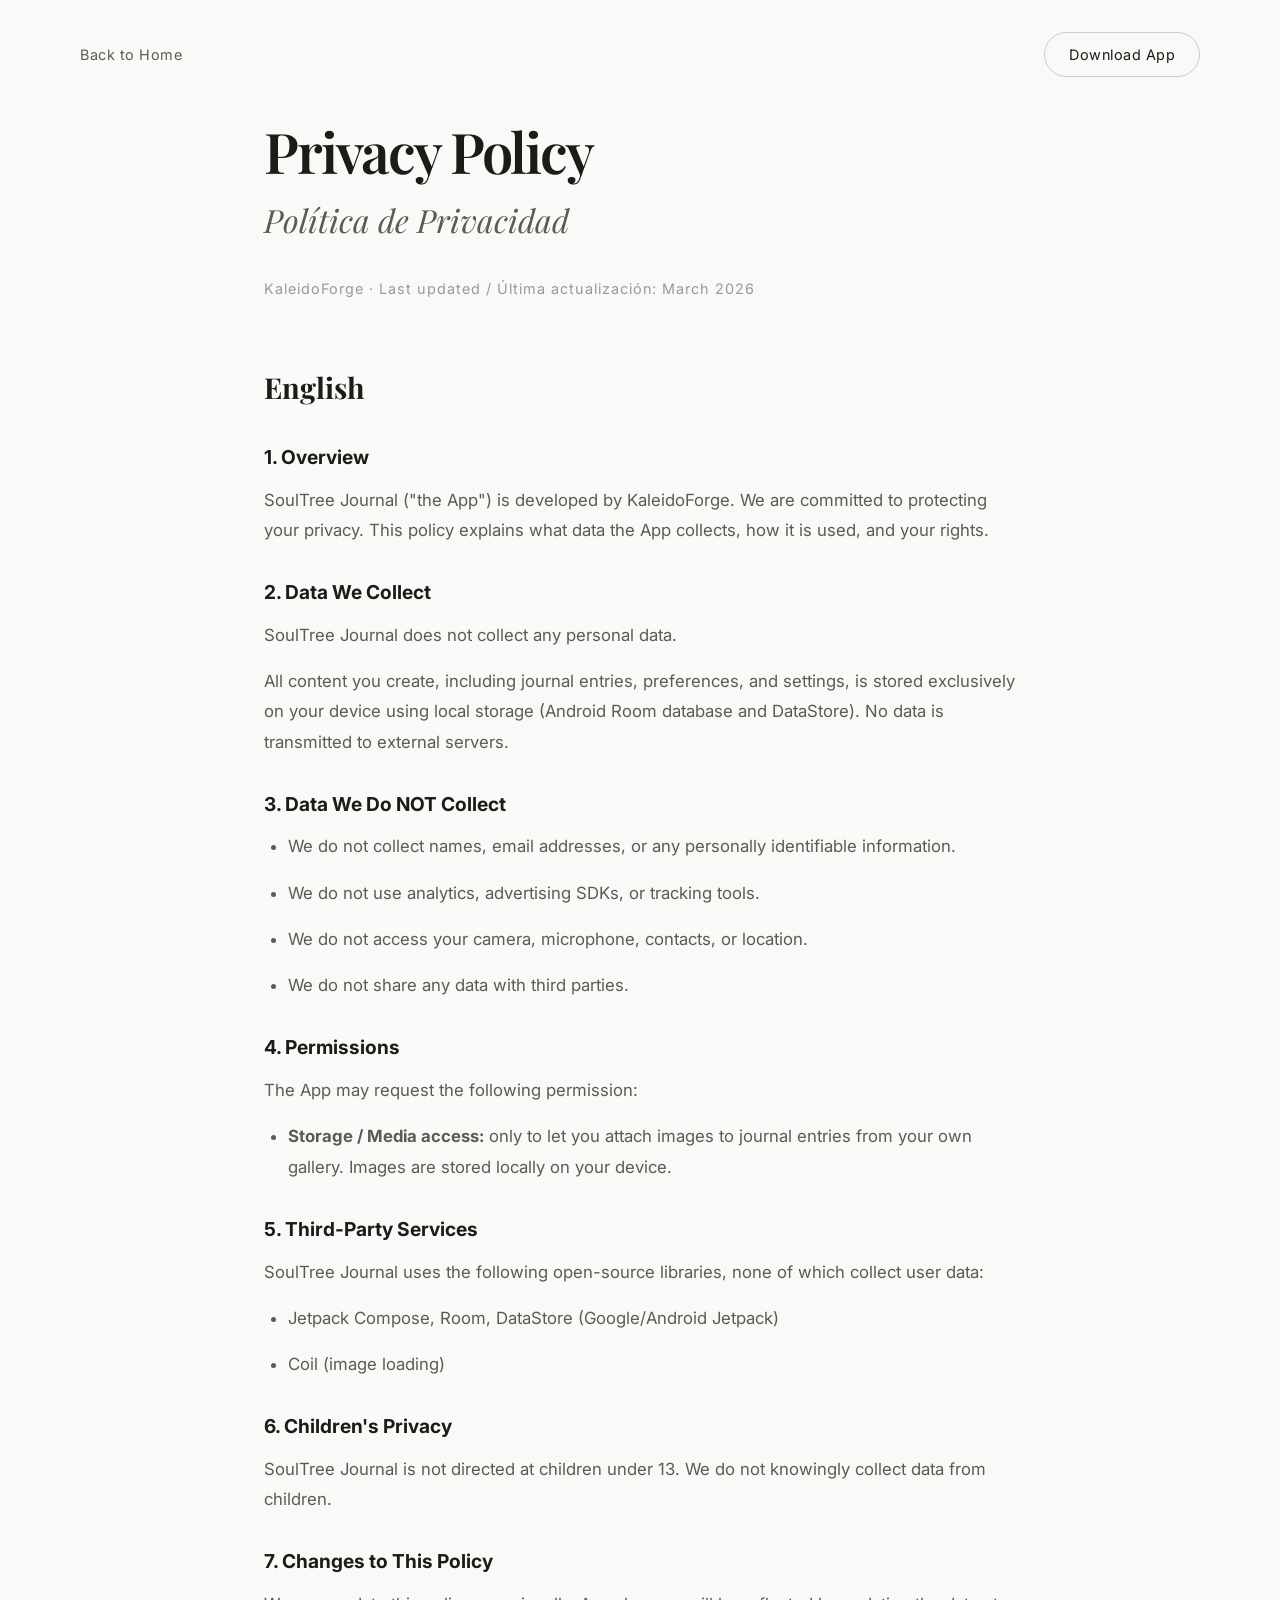
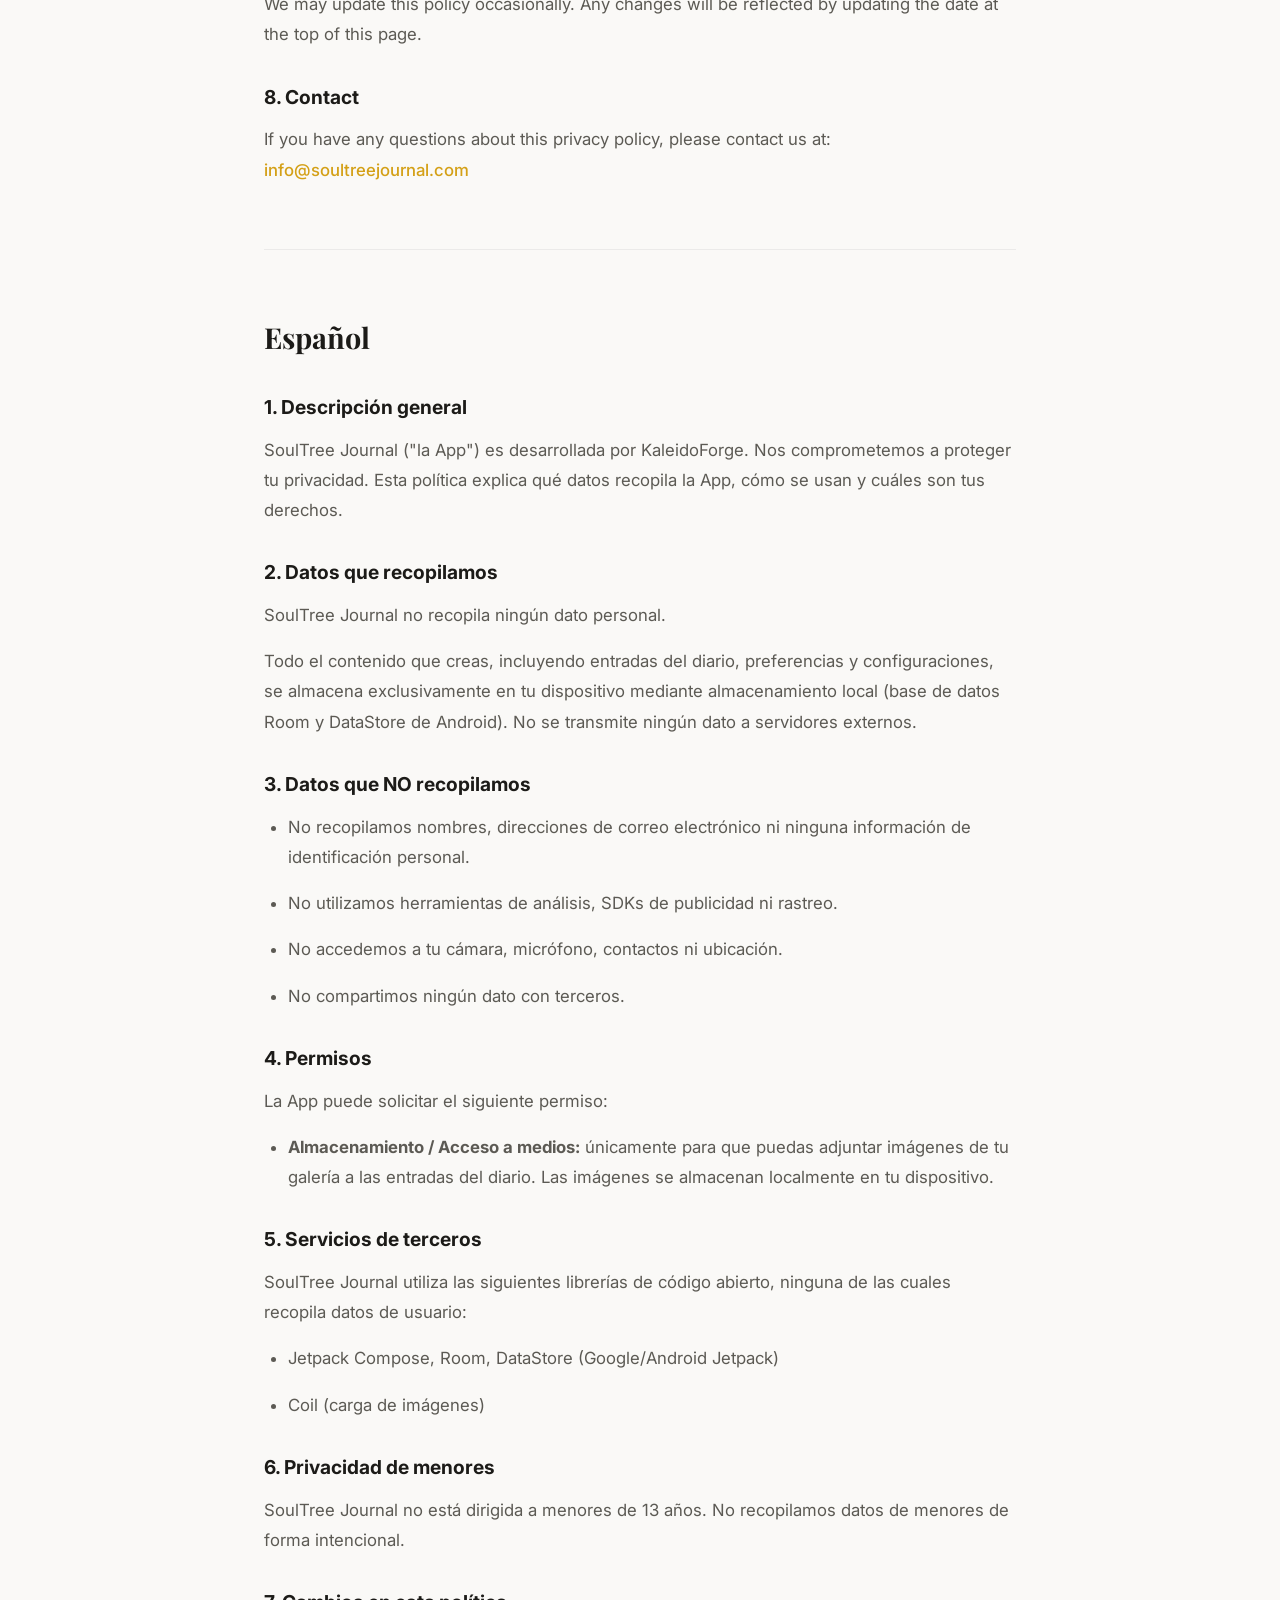
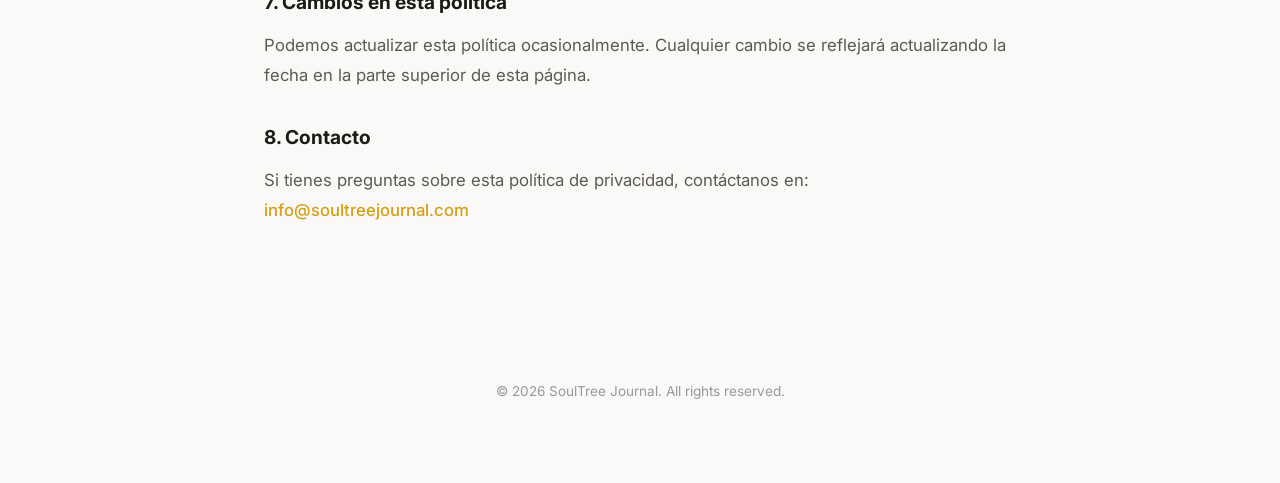
==== privacy.html @ 965c2bb3 "Initial release of SoulTree website" ====
<!DOCTYPE html>
<html lang="en">
<head>
    <meta charset="UTF-8">
    <meta name="viewport" content="width=device-width, initial-scale=1.0">
    <title>Privacy Policy - SoulTree Journal</title>
    <link href="https://fonts.googleapis.com/css2?family=Inter:wght@300;400;500;600&family=Playfair+Display:ital,wght@0,400;0,600;0,700;1,400&display=swap" rel="stylesheet">
    <link rel="stylesheet" href="styles.css">
</head>
<body>

    <nav class="navbar">
        <div class="nav-container">
            <div class="nav-links left">
                <a href="index.html">Back to Home</a>
            </div>
            <div class="nav-links right">
                <a href="index.html#download" class="btn-outline">Download App</a>
            </div>
        </div>
    </nav>

    <div class="container policy-container">
        <h1 class="hero-title policy-title">Privacy Policy</h1>
        <h2 class="policy-subtitle">Política de Privacidad</h2>
        
        <p class="policy-meta">KaleidoForge · Last updated / Última actualización: March 2026</p>

        <div class="policy-section">
            <h3>English</h3>
            
            <h4>1. Overview</h4>
            <p>SoulTree Journal ("the App") is developed by KaleidoForge. We are committed to protecting your privacy. This policy explains what data the App collects, how it is used, and your rights.</p>

            <h4>2. Data We Collect</h4>
            <p>SoulTree Journal does not collect any personal data.</p>
            <p>All content you create, including journal entries, preferences, and settings, is stored exclusively on your device using local storage (Android Room database and DataStore). No data is transmitted to external servers.</p>

            <h4>3. Data We Do NOT Collect</h4>
            <ul>
                <li>We do not collect names, email addresses, or any personally identifiable information.</li>
                <li>We do not use analytics, advertising SDKs, or tracking tools.</li>
                <li>We do not access your camera, microphone, contacts, or location.</li>
                <li>We do not share any data with third parties.</li>
            </ul>

            <h4>4. Permissions</h4>
            <p>The App may request the following permission:</p>
            <ul>
                <li><strong>Storage / Media access:</strong> only to let you attach images to journal entries from your own gallery. Images are stored locally on your device.</li>
            </ul>

            <h4>5. Third-Party Services</h4>
            <p>SoulTree Journal uses the following open-source libraries, none of which collect user data:</p>
            <ul>
                <li>Jetpack Compose, Room, DataStore (Google/Android Jetpack)</li>
                <li>Coil (image loading)</li>
            </ul>

            <h4>6. Children's Privacy</h4>
            <p>SoulTree Journal is not directed at children under 13. We do not knowingly collect data from children.</p>

            <h4>7. Changes to This Policy</h4>
            <p>We may update this policy occasionally. Any changes will be reflected by updating the date at the top of this page.</p>

            <h4>8. Contact</h4>
            <p>If you have any questions about this privacy policy, please contact us at: <a href="mailto:info@soultreejournal.com">info@soultreejournal.com</a></p>
        </div>

        <hr class="policy-divider">

        <div class="policy-section">
            <h3>Español</h3>

            <h4>1. Descripción general</h4>
            <p>SoulTree Journal ("la App") es desarrollada por KaleidoForge. Nos comprometemos a proteger tu privacidad. Esta política explica qué datos recopila la App, cómo se usan y cuáles son tus derechos.</p>

            <h4>2. Datos que recopilamos</h4>
            <p>SoulTree Journal no recopila ningún dato personal.</p>
            <p>Todo el contenido que creas, incluyendo entradas del diario, preferencias y configuraciones, se almacena exclusivamente en tu dispositivo mediante almacenamiento local (base de datos Room y DataStore de Android). No se transmite ningún dato a servidores externos.</p>

            <h4>3. Datos que NO recopilamos</h4>
            <ul>
                <li>No recopilamos nombres, direcciones de correo electrónico ni ninguna información de identificación personal.</li>
                <li>No utilizamos herramientas de análisis, SDKs de publicidad ni rastreo.</li>
                <li>No accedemos a tu cámara, micrófono, contactos ni ubicación.</li>
                <li>No compartimos ningún dato con terceros.</li>
            </ul>

            <h4>4. Permisos</h4>
            <p>La App puede solicitar el siguiente permiso:</p>
            <ul>
                <li><strong>Almacenamiento / Acceso a medios:</strong> únicamente para que puedas adjuntar imágenes de tu galería a las entradas del diario. Las imágenes se almacenan localmente en tu dispositivo.</li>
            </ul>

            <h4>5. Servicios de terceros</h4>
            <p>SoulTree Journal utiliza las siguientes librerías de código abierto, ninguna de las cuales recopila datos de usuario:</p>
            <ul>
                <li>Jetpack Compose, Room, DataStore (Google/Android Jetpack)</li>
                <li>Coil (carga de imágenes)</li>
            </ul>

            <h4>6. Privacidad de menores</h4>
            <p>SoulTree Journal no está dirigida a menores de 13 años. No recopilamos datos de menores de forma intencional.</p>

            <h4>7. Cambios en esta política</h4>
            <p>Podemos actualizar esta política ocasionalmente. Cualquier cambio se reflejará actualizando la fecha en la parte superior de esta página.</p>

            <h4>8. Contacto</h4>
            <p>Si tienes preguntas sobre esta política de privacidad, contáctanos en: <a href="mailto:info@soultreejournal.com">info@soultreejournal.com</a></p>
        </div>
    </div>

    <footer>
        <div class="container footer-content">
            <div class="copyright">&copy; 2026 SoulTree Journal. All rights reserved.</div>
        </div>
    </footer>

</body>
</html>
---- styles.css ----
:root {
    --bg-color: #faf9f7;
    --text-primary: #1c1b18;
    --text-secondary: #5c5a54;
    --accent-gold: #d4a017;
    --accent-gold-light: rgba(212, 160, 23, 0.1);
    
    --font-heading: 'Playfair Display', serif;
    --font-body: 'Inter', sans-serif;
}

* {
    margin: 0;
    padding: 0;
    box-sizing: border-box;
}

body {
    font-family: var(--font-body);
    background-color: var(--bg-color);
    color: var(--text-primary);
    line-height: 1.6;
    -webkit-font-smoothing: antialiased;
}

.container {
    max-width: 1000px;
    margin: 0 auto;
    padding: 0 24px;
}

/* Navigation */
.navbar {
    padding: 32px 0;
    position: absolute;
    width: 100%;
    top: 0;
    z-index: 10;
}

.nav-container {
    max-width: 1200px;
    margin: 0 auto;
    padding: 0 40px;
    display: flex;
    justify-content: space-between;
    align-items: center;
}

.nav-links {
    flex: 1;
    display: flex;
    gap: 32px;
}

.nav-links.right {
    justify-content: flex-end;
}

.nav-links a {
    text-decoration: none;
    color: var(--text-secondary);
    font-size: 0.9rem;
    font-weight: 400;
    letter-spacing: 0.5px;
    transition: color 0.3s ease;
}

.nav-links a:hover {
    color: var(--accent-gold);
}

.logo {
    font-family: var(--font-heading);
    font-size: 1.6rem;
    font-weight: 700;
    letter-spacing: -0.5px;
    color: var(--text-primary);
    text-align: center;
    display: flex;
    align-items: center;
    justify-content: center;
    gap: 12px;
}

.logo-img {
    height: 56px;
    width: auto;
    border-radius: 12px;
}

/* Buttons */
.btn-primary {
    display: inline-block;
    background-color: var(--text-primary);
    color: #fff;
    padding: 16px 36px;
    border-radius: 40px;
    text-decoration: none;
    font-size: 1rem;
    font-weight: 500;
    transition: all 0.3s ease;
}

.btn-primary:hover {
    background-color: var(--accent-gold);
    transform: translateY(-2px);
    box-shadow: 0 12px 24px var(--accent-gold-light);
}

.btn-outline {
    border: 1px solid rgba(28, 27, 24, 0.2);
    padding: 10px 24px;
    border-radius: 30px;
    color: var(--text-primary) !important;
}

.btn-outline:hover {
    border-color: var(--text-primary);
}

/* Hero */
.hero {
    padding-top: 160px;
    text-align: center;
}

.hero-content {
    max-width: 800px;
    margin: 0 auto;
    padding: 0 24px;
    display: flex;
    flex-direction: column;
    align-items: center;
}

.hero-main-icon {
    width: 260px;
    height: auto;
    margin-bottom: 32px;
    border-radius: 48px;
    box-shadow: 0 20px 40px rgba(0,0,0,0.08);
    animation: float-logo 6s ease-in-out infinite;
}

@keyframes float-logo {
    0%, 100% { transform: translateY(0); }
    50% { transform: translateY(-10px); }
}

.hero-label {
    display: inline-block;
    text-transform: uppercase;
    font-size: 0.8rem;
    letter-spacing: 2px;
    color: var(--accent-gold);
    margin-bottom: 24px;
    font-weight: 500;
}

.hero-title {
    font-family: var(--font-heading);
    font-size: 5.5rem;
    line-height: 1.1;
    font-weight: 600;
    margin-bottom: 24px;
    letter-spacing: -2px;
}

.hero-title em {
    font-style: italic;
    color: var(--accent-gold);
    font-weight: 400;
}

.hero-subtitle {
    font-size: 1.2rem;
    color: var(--text-secondary);
    margin-bottom: 48px;
    max-width: 500px;
    margin-left: auto;
    margin-right: auto;
}

.hero-buttons {
    display: flex;
    gap: 16px;
    justify-content: center;
    flex-wrap: wrap;
}

/* About Section */
.about {
    padding: 120px 0 40px;
    background-color: var(--bg-color);
}

.about-content {
    max-width: 700px;
    margin: 0 auto;
    text-align: center;
}

.about-content h2 {
    font-family: var(--font-heading);
    font-size: 2.5rem;
    font-weight: 600;
    margin-bottom: 32px;
    letter-spacing: -1px;
}

.about-content p {
    color: var(--text-secondary);
    font-size: 1.15rem;
    line-height: 1.8;
    margin-bottom: 24px;
}

/* Philosophy Section */
.philosophy {
    padding: 120px 0;
    background-color: #fff;
    margin-top: 100px;
}

.philosophy-text {
    text-align: center;
    max-width: 600px;
    margin: 0 auto 80px;
}

.philosophy-text h2 {
    font-family: var(--font-heading);
    font-size: 3rem;
    font-weight: 600;
    margin-bottom: 24px;
    letter-spacing: -1px;
}

.philosophy-text p {
    color: var(--text-secondary);
    font-size: 1.1rem;
}

.features-list {
    max-width: 800px;
    margin: 0 auto;
}

.feature-item {
    display: flex;
    align-items: flex-start;
    gap: 32px;
    margin-bottom: 64px;
}

.feature-item:last-child {
    margin-bottom: 0;
}

.feature-marker {
    width: 48px;
    height: 48px;
    border-radius: 50%;
    flex-shrink: 0;
    box-shadow: 0 8px 16px rgba(0, 0, 0, 0.05);
}

.feature-content h3 {
    font-family: var(--font-heading);
    font-size: 1.8rem;
    margin-bottom: 12px;
    color: var(--text-primary);
}

.feature-content h3 span {
    color: var(--text-secondary);
    font-weight: 400;
    font-size: 1.4rem;
}

.feature-content p {
    color: var(--text-secondary);
    font-size: 1.05rem;
    line-height: 1.7;
    max-width: 500px;
}

/* Footer */
footer {
    padding: 80px 0;
    text-align: center;
    background-color: var(--bg-color);
}

.footer-brand {
    font-family: var(--font-heading);
    font-size: 1.5rem;
    font-weight: 700;
    margin-bottom: 24px;
    display: flex;
    align-items: center;
    justify-content: center;
    gap: 10px;
}

.logo-img-footer {
    height: 48px;
    width: auto;
    border-radius: 10px;
    opacity: 0.9;
}

.footer-content p.footer-privacy {
    color: var(--text-secondary);
    max-width: 500px;
    margin: 0 auto 16px;
    font-size: 0.95rem;
}

.footer-links {
    margin-bottom: 24px;
}

.footer-links a {
    color: var(--accent-gold);
    text-decoration: none;
    font-weight: 500;
    transition: color 0.3s ease;
}

.footer-links a:hover {
    color: var(--text-primary);
    text-decoration: underline;
}

.footer-content p.footer-disclaimer {
    color: #888;
    max-width: 600px;
    margin: 0 auto 32px;
    font-size: 0.8rem;
    line-height: 1.5;
}

.copyright {
    color: #999;
    font-size: 0.85rem;
}

/* Responsive */
@media (max-width: 768px) {
    .nav-links {
        display: none;
    }
    
    .hero-title {
        font-size: 3.5rem;
    }
    
    .philosophy-text h2 {
        font-size: 2.5rem;
    }
    
    .feature-item {
        flex-direction: column;
        gap: 16px;
    }
}

/* Privacy Policy Layout */
.policy-container {
    max-width: 800px;
    padding: 120px 24px 60px;
}

.policy-title {
    font-family: var(--font-heading);
    font-size: 3.5rem;
    margin-bottom: 12px;
}

.policy-subtitle {
    font-family: var(--font-heading);
    margin-bottom: 32px;
    color: var(--text-secondary);
    font-weight: 400;
    font-style: italic;
    font-size: 2rem;
}

.policy-meta {
    color: #999;
    margin-bottom: 64px;
    font-size: 0.9rem;
    letter-spacing: 1px;
}

.policy-section h3 {
    font-family: var(--font-heading);
    font-size: 1.8rem;
    margin-bottom: 24px;
    color: var(--text-primary);
}

.policy-section h4 {
    font-size: 1.2rem;
    margin-top: 32px;
    margin-bottom: 12px;
    color: var(--text-primary);
}

.policy-section p, .policy-section li {
    color: var(--text-secondary);
    line-height: 1.8;
    margin-bottom: 16px;
    font-size: 1.05rem;
}

.policy-section ul {
    margin-left: 24px;
    margin-bottom: 24px;
}

.policy-divider {
    margin: 64px 0;
    border: none;
    border-top: 1px solid rgba(0,0,0,0.06);
}

.policy-section a {
    color: var(--accent-gold);
    text-decoration: none;
    font-weight: 500;
}

.policy-section a:hover {
    text-decoration: underline;
}
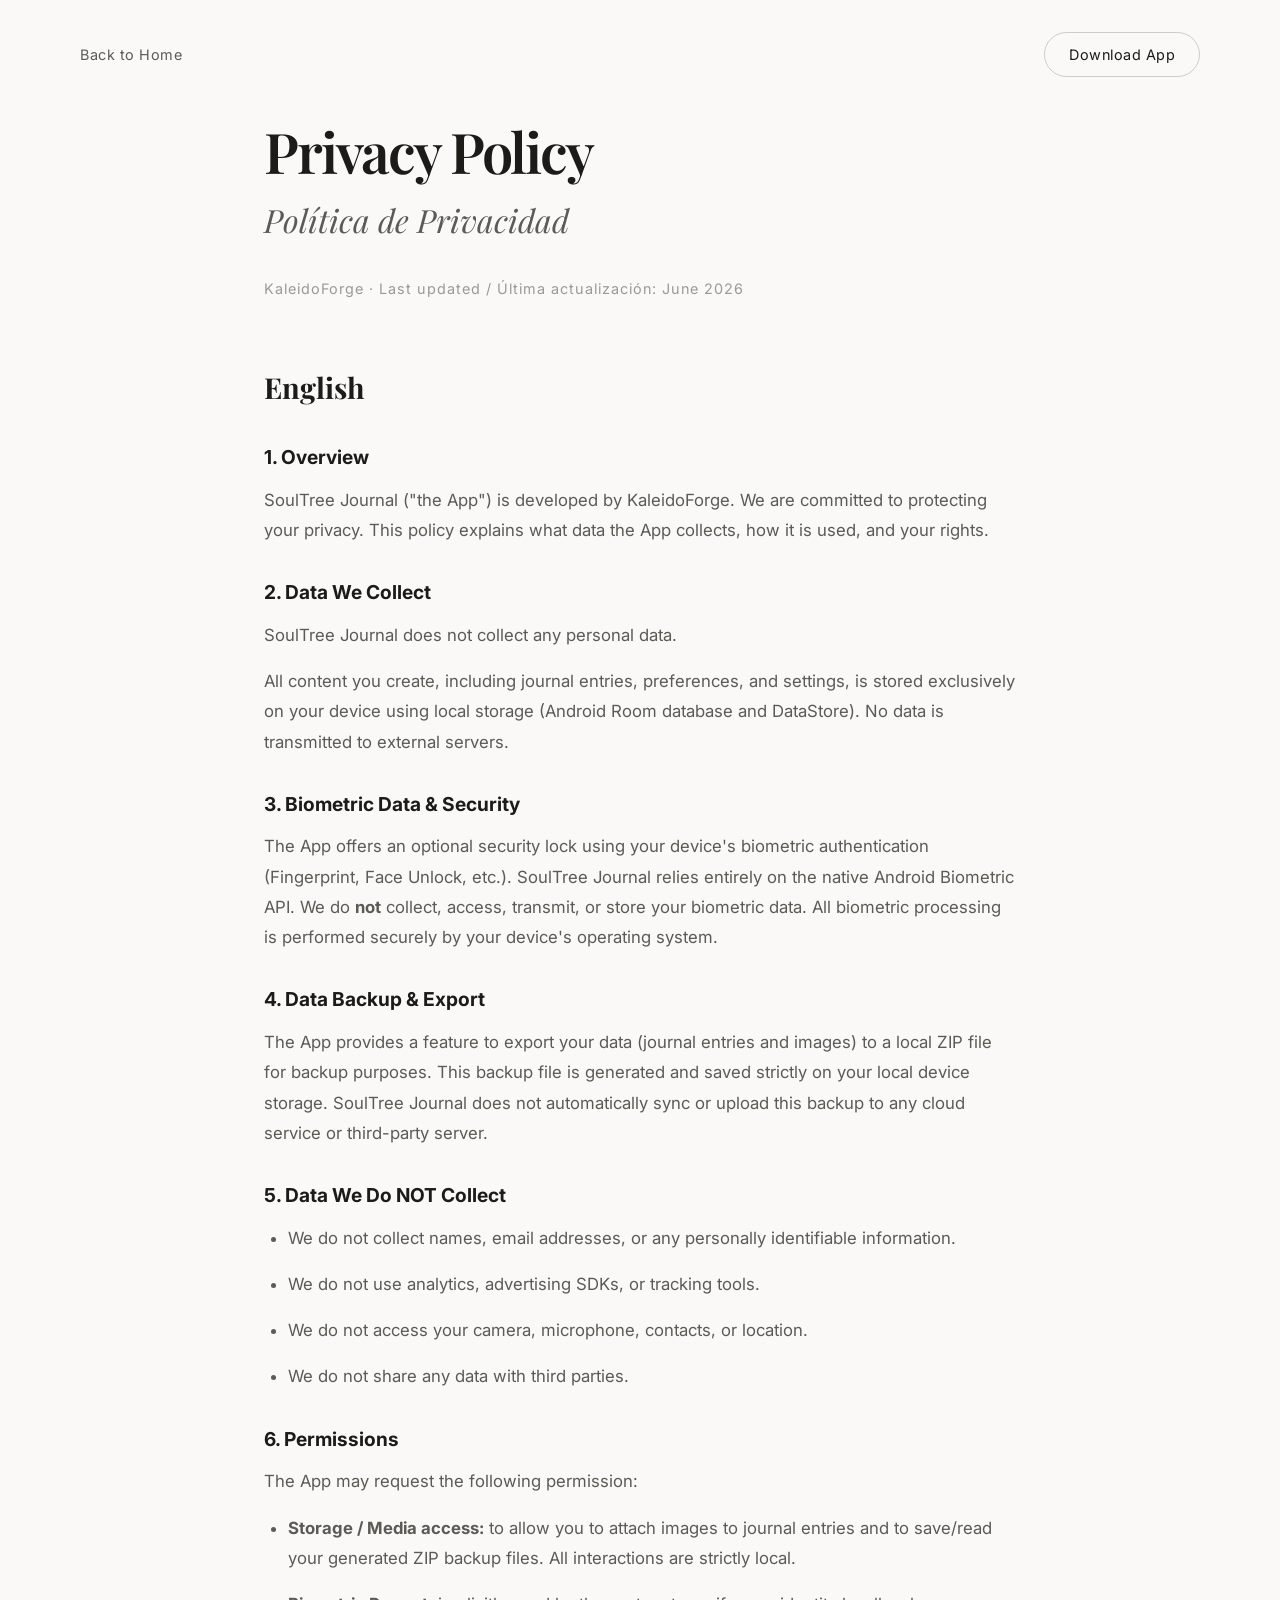
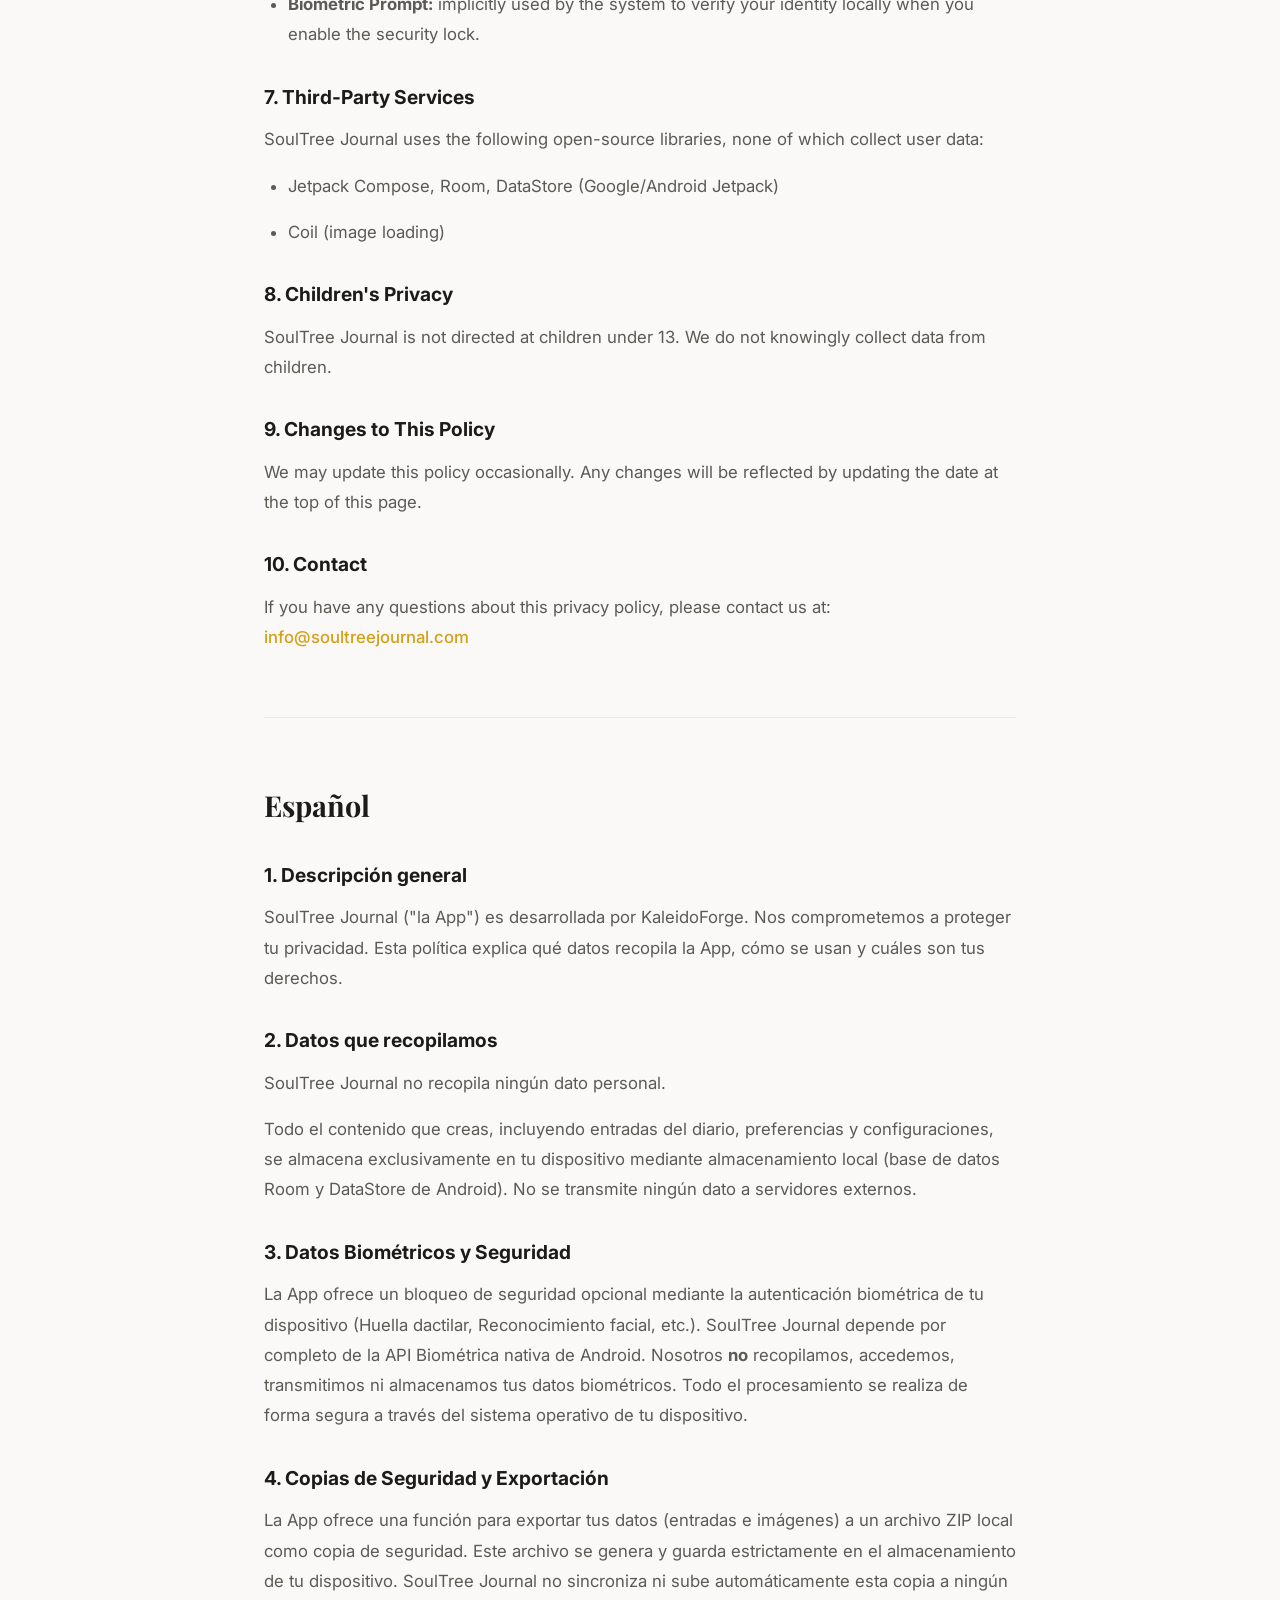
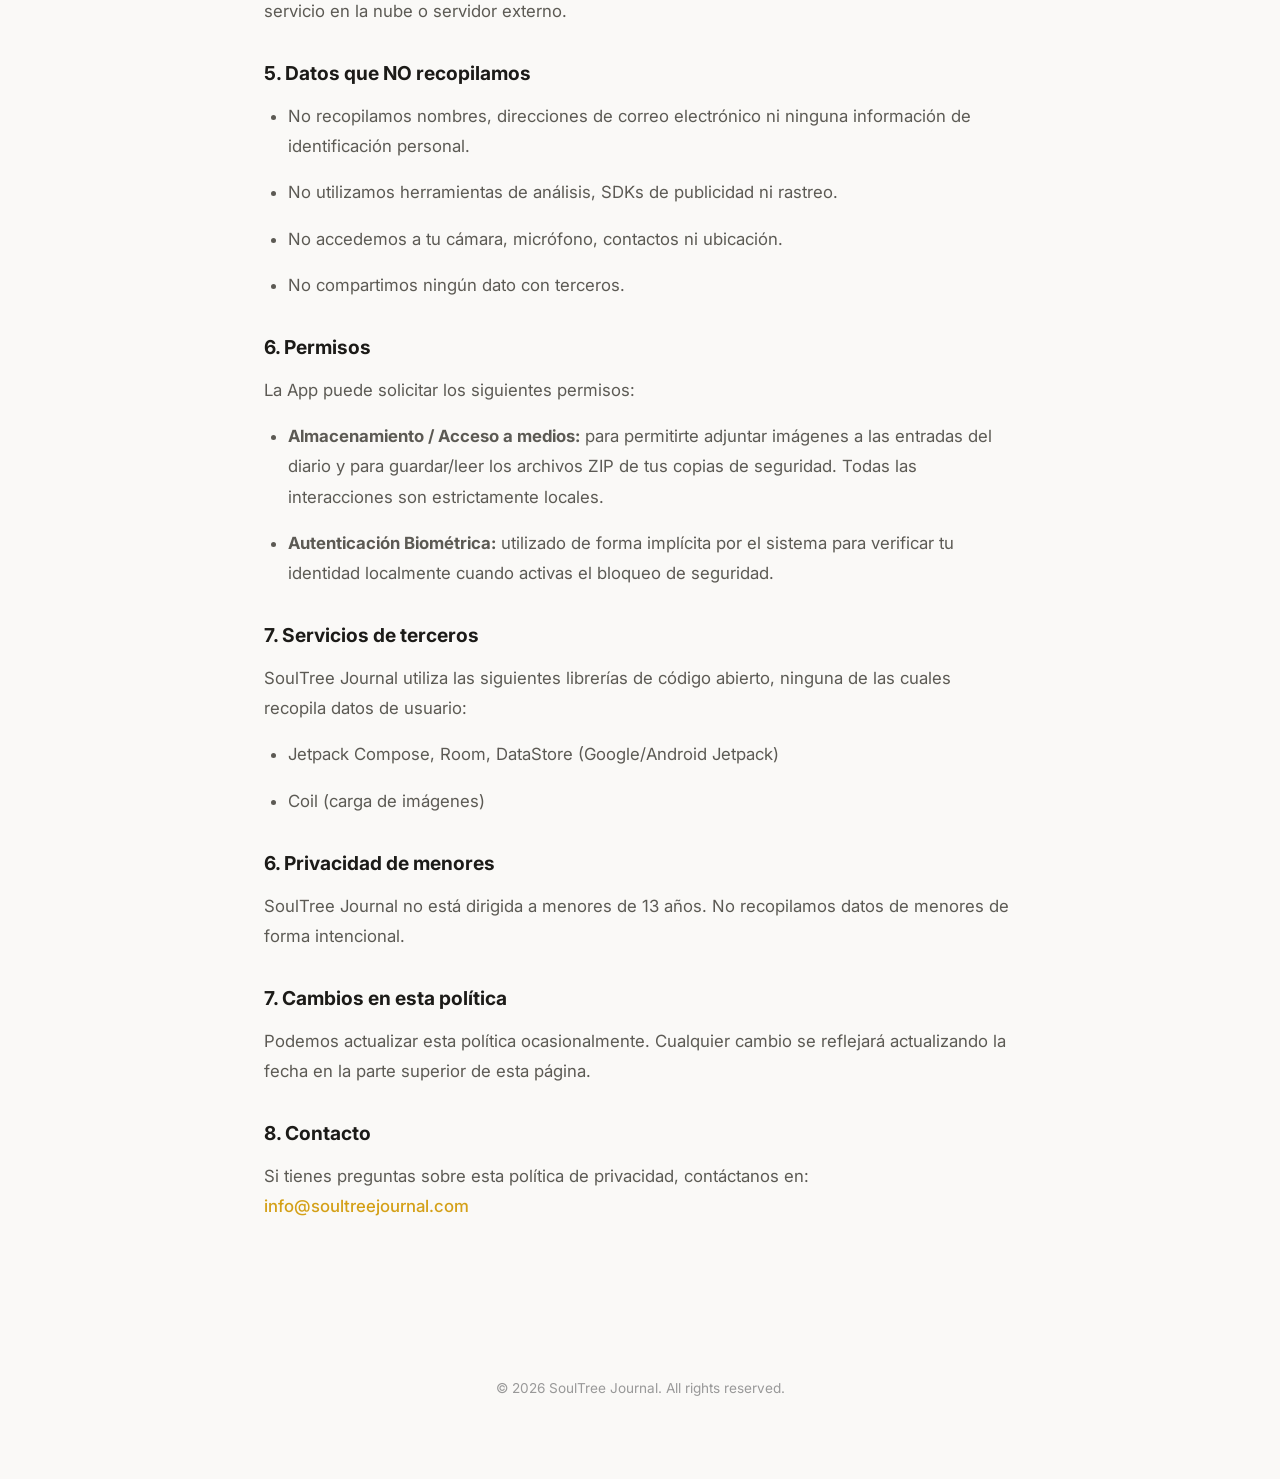
==== commit 925f2de3: "updates" ====
--- a/privacy.html
+++ b/privacy.html
@@ -24,7 +24,7 @@
         <h1 class="hero-title policy-title">Privacy Policy</h1>
         <h2 class="policy-subtitle">Política de Privacidad</h2>
         
-        <p class="policy-meta">KaleidoForge · Last updated / Última actualización: March 2026</p>
+        <p class="policy-meta">KaleidoForge · Last updated / Última actualización: June 2026</p>
 
         <div class="policy-section">
             <h3>English</h3>
@@ -36,7 +36,13 @@
             <p>SoulTree Journal does not collect any personal data.</p>
             <p>All content you create, including journal entries, preferences, and settings, is stored exclusively on your device using local storage (Android Room database and DataStore). No data is transmitted to external servers.</p>
 
-            <h4>3. Data We Do NOT Collect</h4>
+            <h4>3. Biometric Data & Security</h4>
+            <p>The App offers an optional security lock using your device's biometric authentication (Fingerprint, Face Unlock, etc.). SoulTree Journal relies entirely on the native Android Biometric API. We do <strong>not</strong> collect, access, transmit, or store your biometric data. All biometric processing is performed securely by your device's operating system.</p>
+
+            <h4>4. Data Backup & Export</h4>
+            <p>The App provides a feature to export your data (journal entries and images) to a local ZIP file for backup purposes. This backup file is generated and saved strictly on your local device storage. SoulTree Journal does not automatically sync or upload this backup to any cloud service or third-party server.</p>
+
+            <h4>5. Data We Do NOT Collect</h4>
             <ul>
                 <li>We do not collect names, email addresses, or any personally identifiable information.</li>
                 <li>We do not use analytics, advertising SDKs, or tracking tools.</li>
@@ -44,26 +50,27 @@
                 <li>We do not share any data with third parties.</li>
             </ul>
 
-            <h4>4. Permissions</h4>
+            <h4>6. Permissions</h4>
             <p>The App may request the following permission:</p>
             <ul>
-                <li><strong>Storage / Media access:</strong> only to let you attach images to journal entries from your own gallery. Images are stored locally on your device.</li>
+                <li><strong>Storage / Media access:</strong> to allow you to attach images to journal entries and to save/read your generated ZIP backup files. All interactions are strictly local.</li>
+                <li><strong>Biometric Prompt:</strong> implicitly used by the system to verify your identity locally when you enable the security lock.</li>
             </ul>
 
-            <h4>5. Third-Party Services</h4>
+            <h4>7. Third-Party Services</h4>
             <p>SoulTree Journal uses the following open-source libraries, none of which collect user data:</p>
             <ul>
                 <li>Jetpack Compose, Room, DataStore (Google/Android Jetpack)</li>
                 <li>Coil (image loading)</li>
             </ul>
 
-            <h4>6. Children's Privacy</h4>
+            <h4>8. Children's Privacy</h4>
             <p>SoulTree Journal is not directed at children under 13. We do not knowingly collect data from children.</p>
 
-            <h4>7. Changes to This Policy</h4>
+            <h4>9. Changes to This Policy</h4>
             <p>We may update this policy occasionally. Any changes will be reflected by updating the date at the top of this page.</p>
 
-            <h4>8. Contact</h4>
+            <h4>10. Contact</h4>
             <p>If you have any questions about this privacy policy, please contact us at: <a href="mailto:info@soultreejournal.com">info@soultreejournal.com</a></p>
         </div>
 
@@ -79,7 +86,13 @@
             <p>SoulTree Journal no recopila ningún dato personal.</p>
             <p>Todo el contenido que creas, incluyendo entradas del diario, preferencias y configuraciones, se almacena exclusivamente en tu dispositivo mediante almacenamiento local (base de datos Room y DataStore de Android). No se transmite ningún dato a servidores externos.</p>
 
-            <h4>3. Datos que NO recopilamos</h4>
+            <h4>3. Datos Biométricos y Seguridad</h4>
+            <p>La App ofrece un bloqueo de seguridad opcional mediante la autenticación biométrica de tu dispositivo (Huella dactilar, Reconocimiento facial, etc.). SoulTree Journal depende por completo de la API Biométrica nativa de Android. Nosotros <strong>no</strong> recopilamos, accedemos, transmitimos ni almacenamos tus datos biométricos. Todo el procesamiento se realiza de forma segura a través del sistema operativo de tu dispositivo.</p>
+
+            <h4>4. Copias de Seguridad y Exportación</h4>
+            <p>La App ofrece una función para exportar tus datos (entradas e imágenes) a un archivo ZIP local como copia de seguridad. Este archivo se genera y guarda estrictamente en el almacenamiento de tu dispositivo. SoulTree Journal no sincroniza ni sube automáticamente esta copia a ningún servicio en la nube o servidor externo.</p>
+
+            <h4>5. Datos que NO recopilamos</h4>
             <ul>
                 <li>No recopilamos nombres, direcciones de correo electrónico ni ninguna información de identificación personal.</li>
                 <li>No utilizamos herramientas de análisis, SDKs de publicidad ni rastreo.</li>
@@ -87,13 +100,14 @@
                 <li>No compartimos ningún dato con terceros.</li>
             </ul>
 
-            <h4>4. Permisos</h4>
-            <p>La App puede solicitar el siguiente permiso:</p>
+            <h4>6. Permisos</h4>
+            <p>La App puede solicitar los siguientes permisos:</p>
             <ul>
-                <li><strong>Almacenamiento / Acceso a medios:</strong> únicamente para que puedas adjuntar imágenes de tu galería a las entradas del diario. Las imágenes se almacenan localmente en tu dispositivo.</li>
+                <li><strong>Almacenamiento / Acceso a medios:</strong> para permitirte adjuntar imágenes a las entradas del diario y para guardar/leer los archivos ZIP de tus copias de seguridad. Todas las interacciones son estrictamente locales.</li>
+                <li><strong>Autenticación Biométrica:</strong> utilizado de forma implícita por el sistema para verificar tu identidad localmente cuando activas el bloqueo de seguridad.</li>
             </ul>
 
-            <h4>5. Servicios de terceros</h4>
+            <h4>7. Servicios de terceros</h4>
             <p>SoulTree Journal utiliza las siguientes librerías de código abierto, ninguna de las cuales recopila datos de usuario:</p>
             <ul>
                 <li>Jetpack Compose, Room, DataStore (Google/Android Jetpack)</li>
--- a/styles.css
+++ b/styles.css
@@ -109,14 +109,20 @@
 }
 
 .btn-outline {
+    display: inline-block;
     border: 1px solid rgba(28, 27, 24, 0.2);
     padding: 10px 24px;
     border-radius: 30px;
     color: var(--text-primary) !important;
+    text-decoration: none;
+    font-weight: 500;
+    transition: all 0.3s ease;
 }
 
 .btn-outline:hover {
     border-color: var(--text-primary);
+    background-color: var(--text-primary);
+    color: #fff !important;
 }
 
 /* Hero */
@@ -284,6 +290,64 @@
     font-size: 1.05rem;
     line-height: 1.7;
     max-width: 500px;
+}
+
+/* Screenshots Section */
+.screenshots {
+    padding: 80px 0;
+    background-color: var(--bg-color);
+    overflow: hidden;
+}
+
+.screenshots-header {
+    text-align: center;
+    margin-bottom: 48px;
+}
+
+.screenshots-header h2 {
+    font-family: var(--font-heading);
+    font-size: 2.5rem;
+    font-weight: 600;
+    color: var(--text-primary);
+    letter-spacing: -1px;
+}
+
+.screenshots-scroll {
+    display: flex;
+    gap: 32px;
+    padding: 24px max(24px, calc(50vw - 500px + 24px)) 60px; /* Center align with max-width container */
+    overflow-x: auto;
+    scroll-snap-type: x mandatory;
+    -webkit-overflow-scrolling: touch;
+    scrollbar-width: none;
+}
+
+.screenshots-scroll::-webkit-scrollbar {
+    display: none;
+}
+
+.screenshot-card {
+    flex: 0 0 auto;
+    width: 280px;
+    height: auto;
+    border-radius: 32px;
+    box-shadow: 0 20px 40px rgba(0,0,0,0.08);
+    scroll-snap-align: center;
+    transition: transform 0.3s ease;
+    overflow: hidden;
+    border: 8px solid #fff;
+}
+
+.screenshot-card:hover {
+    transform: translateY(-8px);
+}
+
+.screenshot-card img {
+    width: 100%;
+    height: 100%;
+    object-fit: cover;
+    display: block;
+    border-radius: 24px;
 }
 
 /* Footer */
